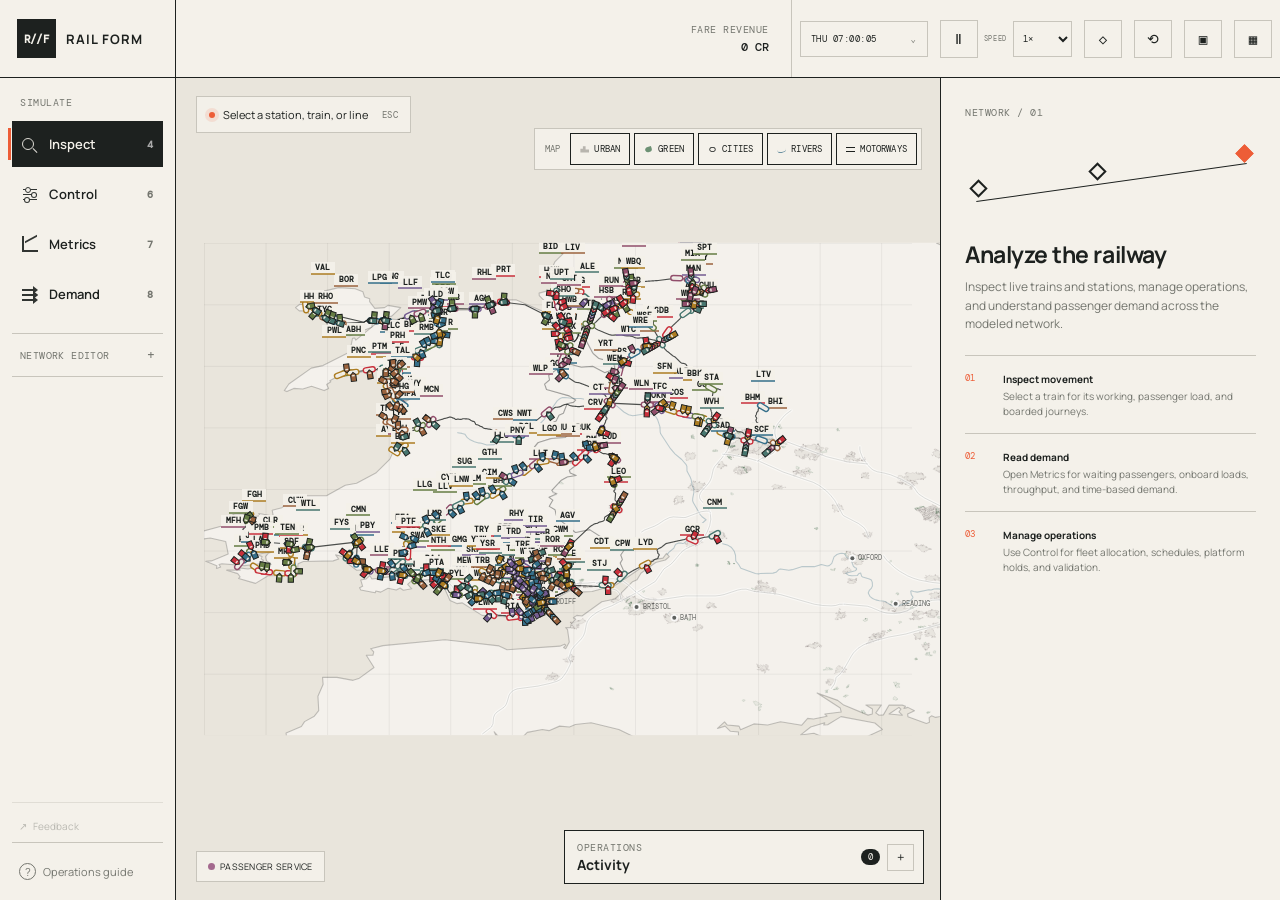
==== tfw/index.html @ 718b9e1f "feat: add route loading pages and time selection" ====
<!doctype html>
<html lang="en">
  <head>
    <meta charset="UTF-8" />
    <base href="../" />
    <script>
      const routeParameters = new URLSearchParams(location.search);
      if (!routeParameters.has('scenario')) routeParameters.set('scenario', 'tfw-network');
      if (!routeParameters.has('profile')) routeParameters.set('profile', '1');
      history.replaceState(null, '', `${location.pathname}?${routeParameters}`);
    </script>
    <meta name="viewport" content="width=device-width, initial-scale=1.0" />
    <meta name="theme-color" content="#e9e5dc" />
    <meta name="rail-feedback-url" content="" />
    <title>RAIL//FORM</title>
    <link rel="preconnect" href="https://fonts.googleapis.com" />
    <link rel="preconnect" href="https://fonts.gstatic.com" crossorigin />
    <link href="https://fonts.googleapis.com/css2?family=DM+Mono:wght@400;500&family=Manrope:wght@400;500;600;700&display=swap" rel="stylesheet" />
    <link rel="stylesheet" href="styles.css?v=20260808-time-loading-ui" />
  </head>
  <body>
    <div class="shell">
      <header class="topbar">
        <div class="brand"><span class="brand-mark">R//F</span><span>RAIL FORM</span></div>
        <div class="top-actions">
          <div class="credits"><span class="eyebrow">FARE REVENUE</span><span id="credits" class="mono">0 CR</span></div>
          <div class="speed-control" aria-label="Simulation time and speed">
            <div class="time-selector">
              <button id="time-picker-toggle" class="time-display" type="button" aria-expanded="false" aria-controls="time-picker" title="Set railway time"><span id="tick-count">THU 07:00:00</span><i>⌄</i></button>
              <form id="time-picker" class="time-picker hidden">
                <span class="time-picker-label">SET RAILWAY TIME</span>
                <label>DAY<select id="time-day"><option value="0">Monday</option><option value="1">Tuesday</option><option value="2">Wednesday</option><option value="3">Thursday</option><option value="4">Friday</option><option value="5">Saturday</option><option value="6">Sunday</option></select></label>
                <label>TIME<input id="time-value" type="time" step="60" value="07:00" required></label>
                <div><button id="time-cancel" type="button">CANCEL</button><button type="submit">PAUSE + SET</button></div>
              </form>
            </div>
            <button id="pause-btn" class="icon-btn pause-btn" type="button" title="Pause" aria-label="Pause simulation">Ⅱ</button>
            <label class="speed-select-label" for="speed-select">SPEED
              <select id="speed-select" aria-label="Simulation speed">
                <option value="1">1×</option><option value="2">2×</option><option value="4">4×</option><option value="8">8×</option><option value="16">16×</option><option value="32">32×</option><option value="64">64×</option><option value="128">128×</option><option value="256">256×</option><option value="512">512×</option><option value="1024">1024×</option>
              </select>
            </label>
            <button id="save-btn" class="icon-btn checkpoint-btn" title="Create checkpoint">◇</button>
            <button id="load-btn" class="icon-btn checkpoint-btn" title="Restore checkpoint">⟲</button>
            <button id="save-manager-btn" class="icon-btn" title="Named saves">▣</button>
            <button id="scenario-browser-btn" class="icon-btn" title="Scenarios">▦</button>
          </div>
        </div>
      </header>

      <main class="workspace">
        <aside class="toolrail">
          <div class="tool-group primary-tools">
            <span class="rail-label">SIMULATE</span>
            <button class="tool active" data-tool="inspect" title="Inspect trains, stations, and lines (4)">
              <span class="tool-icon inspect-icon"></span><span>Inspect</span><kbd>4</kbd>
            </button>
            <button class="tool" data-tool="control" title="Fleet allocation and schedules (6)">
              <span class="tool-icon control-icon"></span><span>Control</span><kbd>6</kbd>
            </button>
            <button class="tool" data-tool="analytics" title="Network performance (7)">
              <span class="tool-icon analytics-icon"></span><span>Metrics</span><kbd>7</kbd>
            </button>
            <button class="tool" data-tool="demand" title="Passenger origin–destination demand (8)">
              <span class="tool-icon demand-tool-icon"></span><span>Demand</span><kbd>8</kbd>
            </button>
          </div>
          <details class="editor-tools">
            <summary><span>NETWORK EDITOR</span><i>+</i></summary>
            <div class="tool-group">
              <button class="tool" data-tool="track" title="Lay track (1)"><span class="tool-icon track-icon"></span><span>Track</span><kbd>1</kbd></button>
              <button class="tool" data-tool="erase" title="Remove track (2)"><span class="tool-icon erase-icon"></span><span>Remove</span><kbd>2</kbd></button>
              <button class="tool" data-tool="double" title="Lay parallel double track (D)"><span class="tool-icon double-track-icon"></span><span>Double</span><kbd>D</kbd></button>
              <button class="tool" data-tool="station" title="Drag a station area (5)"><span class="tool-icon station-icon"></span><span>Station</span><kbd>5</kbd></button>
              <button class="tool" data-tool="line" title="Create a rail line (3)"><span class="tool-icon line-icon"></span><span>New line</span><kbd>3</kbd></button>
            </div>
            <div class="editor-budget"><span>EDITOR BUDGET</span><b id="editor-credits">2,400 CR</b></div>
            <div class="editor-history"><button id="undo-btn" title="Undo construction" disabled>↶ Undo</button><button id="redo-btn" title="Redo construction" disabled>Redo ↷</button></div>
          </details>
          <a id="feedback-link" class="feedback-button disabled" aria-disabled="true" title="Feedback form URL pending"><span>↗</span> Feedback</a>
          <button id="help-btn" class="help-button"><span>?</span> Operations guide</button>
        </aside>

        <section class="map-wrap">
          <canvas id="game-canvas" aria-label="Rail network map"></canvas>
          <div id="mode-hint" class="mode-hint">
            <span class="pulse-dot"></span><span>Select a station, train, or line</span><kbd>ESC</kbd>
          </div>
          <div id="map-layers" class="map-layers" role="group" aria-label="Context map layers">
            <span>MAP</span>
            <button type="button" data-map-layer="urban" aria-pressed="true"><i class="urban-mark"></i>Urban</button>
            <button type="button" data-map-layer="green" aria-pressed="true"><i class="green-mark"></i>Green</button>
            <button type="button" data-map-layer="cities" aria-pressed="true"><i class="city-mark"></i>Cities</button>
            <button type="button" data-map-layer="rivers" aria-pressed="true"><i class="river-mark"></i>Rivers</button>
            <button type="button" data-map-layer="motorways" aria-pressed="true"><i class="motorway-mark"></i>Motorways</button>
          </div>
          <div class="map-key"><span><i class="resource passenger"></i>Passenger service</span><span id="demand-map-key"><i class="demand-key low"></i>LOW</span><span id="demand-map-key-high"><i class="demand-key high"></i>HIGH DEMAND · WIDTH = PAX/HR</span><span id="demand-map-key-stopping"><i class="demand-service-key stopping"></i>STOPPING · SOLID LANE</span><span id="demand-map-key-nonstop"><i class="demand-service-key nonstop"></i>NON-STOP · DASHED OPPOSITE LANE</span></div>
          <a id="map-attribution" class="map-attribution hidden" href="data-licences.html" target="_blank" rel="noreferrer">Data licences · © Crown copyright and database rights 2026 Ordnance Survey AC0000849662 · Contains OS data © Crown copyright and database right 2026 · © OpenStreetMap contributors</a>
          <section id="activity-panel" class="activity-panel collapsed" aria-label="Network activity">
            <header class="activity-header">
              <div><span class="activity-kicker">OPERATIONS</span><b>Activity</b></div>
              <div><span id="activity-count" class="activity-count">0</span><button id="activity-toggle" aria-expanded="false" aria-label="Expand activity">+</button></div>
            </header>
            <div class="activity-body">
              <div class="activity-filters" role="group" aria-label="Filter activity by severity">
                <button class="active" data-activity-filter="all">ALL</button>
                <button data-activity-filter="info">INFO</button>
                <button data-activity-filter="warn">WARN</button>
                <button data-activity-filter="urgent">URGENT</button>
              </div>
              <div id="activity-list" class="activity-list" aria-live="polite"><div class="activity-empty">No activity yet</div></div>
            </div>
          </section>
          <div id="toast-stack" class="toast-stack"></div>
        </section>

        <aside id="inspector" class="inspector">
          <div id="empty-inspector" class="empty-inspector">
            <span class="inspector-index">NETWORK / 01</span>
            <div class="empty-graphic"><span></span><span></span><span></span></div>
            <h2>Analyze the railway</h2>
            <p>Inspect live trains and stations, manage operations, and understand passenger demand across the modeled network.</p>
            <div class="next-step"><span>01</span><p><b>Inspect movement</b>Select a train for its working, passenger load, and boarded journeys.</p></div>
            <div class="next-step"><span>02</span><p><b>Read demand</b>Open Metrics for waiting passengers, onboard loads, throughput, and time-based demand.</p></div>
            <div class="next-step"><span>03</span><p><b>Manage operations</b>Use Control for fleet allocation, schedules, platform holds, and validation.</p></div>
          </div>
          <div id="station-inspector" class="panel hidden"></div>
          <div id="line-inspector" class="panel hidden"></div>
          <div id="control-inspector" class="panel hidden"></div>
          <div id="analytics-inspector" class="panel hidden"></div>
          <div id="demand-inspector" class="panel hidden"></div>
        </aside>
      </main>
    </div>

    <section id="route-splash" class="route-splash" aria-live="polite">
      <div class="route-splash-card">
        <span class="modal-kicker" id="route-splash-kicker">RAIL FORM / LOADING</span>
        <h1 id="route-splash-title">Preparing railway model</h1>
        <p id="route-splash-description">Loading geographic track, the seven-day working timetable, and passenger demand.</p>
        <div id="route-splash-facts" class="route-splash-facts"></div>
        <div class="route-load-status"><i></i><span id="route-load-label">LOADING MODEL</span></div>
        <button id="route-splash-enter" type="button" disabled>OPEN MODEL <span>→</span></button>
      </div>
    </section>

    <div id="onboarding" class="modal-backdrop hidden">
      <div class="modal">
        <button id="close-onboarding" class="modal-close">×</button>
        <span class="modal-kicker">NETWORK BRIEF / 001</span>
        <h1>Run the railway.<br />Understand the network.</h1>
        <p class="modal-lede">Explore timetable operations, live train movements, passenger demand, and network performance.</p>
        <div class="brief-grid">
          <div><span class="brief-num">01</span><b>Inspect the service</b><p>Select trains and stations to examine routes, platforms, passenger loads, and destinations.</p></div>
          <div><span class="brief-num">02</span><b>Control operations</b><p>Review the working plan, fleet allocation, directional running, and capacity constraints.</p></div>
          <div><span class="brief-num">03</span><b>Analyze performance</b><p>Track demand, queues, throughput, transfers, revenue, and completed journeys over time.</p></div>
        </div>
        <button id="start-btn" class="primary-button">BEGIN OPERATIONS <span>→</span></button>
        <button id="demo-btn" class="secondary-button">LOAD PASSENGER TEST MAP <span>↗</span></button>
        <button id="trunk-demo-btn" class="secondary-button">LOAD TRUNK + BRANCH EXAMPLE <span>↗</span></button>
        <button id="transfer-demo-btn" class="secondary-button">LOAD TRANSFER TEST <span>↗</span></button>
        <button id="browse-scenarios-btn" class="secondary-button">BROWSE ALL SCENARIOS <span>→</span></button>
      </div>
    </div>

    <div id="save-manager" class="modal-backdrop hidden" role="dialog" aria-modal="true" aria-labelledby="save-manager-title">
      <div class="modal management-modal">
        <button id="close-save-manager" class="modal-close" aria-label="Close named saves">×</button>
        <span class="modal-kicker">OPERATIONS / PERSISTENCE</span>
        <h1 id="save-manager-title">Named saves</h1>
        <p class="modal-lede">Create restore points, recover autosaves, or move a railway between browsers.</p>
        <div class="save-create-row">
          <label for="save-name">SAVE NAME</label>
          <div><input id="save-name" maxlength="64" autocomplete="off" value="My railway"><button id="create-named-save" class="compact-primary">SAVE</button></div>
        </div>
        <div id="save-confirmation" class="inline-confirm hidden" role="alertdialog">
          <b></b><span></span><div><button data-confirm="cancel">CANCEL</button><button data-confirm="accept">CONFIRM</button></div>
        </div>
        <div id="save-recovery" class="inline-recovery hidden"></div>
        <div class="management-grid">
          <section><div class="management-heading"><span>NAMED SLOTS</span><small id="save-status"></small></div><div id="save-slot-list" class="management-list"></div></section>
          <section><div class="management-heading"><span>AUTOSAVE HISTORY</span><small>EVERY 60 SIM SEC</small></div><div id="autosave-list" class="management-list"></div></section>
        </div>
        <div class="management-actions">
          <button id="restore-named-save">RESTORE</button><button id="export-named-save">EXPORT</button><button id="delete-named-save">DELETE</button>
          <label class="import-button" for="import-save-file">IMPORT<input id="import-save-file" type="file" accept="application/json,.json" hidden></label>
        </div>
      </div>
    </div>

    <div id="scenario-browser" class="modal-backdrop hidden" role="dialog" aria-modal="true" aria-labelledby="scenario-browser-title">
      <div class="modal management-modal scenario-modal">
        <button id="close-scenario-browser" class="modal-close" aria-label="Close scenario browser">×</button>
        <span class="modal-kicker">NETWORK BRIEFS / LIBRARY</span>
        <h1 id="scenario-browser-title">Choose a scenario</h1>
        <div class="scenario-toolbar"><input id="scenario-search" type="search" placeholder="Search goals or scenario…"><select id="scenario-difficulty"><option value="all">ALL DIFFICULTIES</option><option value="beginner">BEGINNER</option><option value="intermediate">INTERMEDIATE</option><option value="advanced">ADVANCED</option></select></div>
        <div id="scenario-confirmation" class="inline-confirm hidden" role="alertdialog"><b></b><span></span><div><button data-confirm="cancel">CANCEL</button><button data-confirm="accept">START</button></div></div>
        <div id="scenario-card-list" class="scenario-card-list"></div>
      </div>
    </div>

    <script src="rail-core.js"></script>
    <script src="src/model/ids.js"></script>
    <script src="src/model/rng.js"></script>
    <script src="src/model/schema.js"></script>
    <script src="src/model/selectors.js"></script>
    <script src="src/persistence/migrations.js"></script>
    <script src="src/persistence/codec.js"></script>
    <script src="src/persistence/repository.js"></script>
    <script src="src/scenarios/geographic-mapping.js"></script>
    <script src="src/scenarios/track-geometry-composition.js"></script>
    <script src="src/scenarios/gtcl-corridor-composition.js"></script>
    <script src="src/scenarios/station-geographic-mapping.js"></script>
    <script src="src/scenarios/sectional-appendix.js"></script>
    <script src="src/scenarios/schema.js?v=20260727-objective-removed"></script>
    <script src="src/scenarios/trunk.js"></script>
    <script src="src/scenarios/transfer.js"></script>
    <script src="src/services/working-plan.js"></script>
    <script src="src/simulation/railway-clock.js?v=20260727-stable-clock"></script>
    <script src="src/simulation/od-demand.js?v=20260727-time-demand"></script>
    <script src="src/simulation/demand-flow-overlay.js?v=20260731-stopping-lanes"></script>
    <script src="src/simulation/timetable-passenger-load.js?v=20260727-od-loads"></script>
    <script src="src/scenarios/browser-loader.js?v=20260808-public-routes"></script>
    <script src="src/scenarios/registry.js?v=20260808-public-routes"></script>
    <script src="src/scenarios/legacy-adapter.js?v=20260727-memory"></script>
    <script src="src/ui/save-manager.js"></script>
    <script src="src/ui/scenario-browser.js?v=20260727-national-scenario"></script>
    <script src="src/ui/event-log.js"></script>
    <script src="src/operations/runtime-control.js"></script>
    <script src="src/rendering/viewport.js"></script>
    <script src="src/rendering/semantic-zoom.js?v=20260731-exclusive-lod"></script>
    <script src="src/rendering/rail-lanes.js"></script>
    <script src="src/data/uk-map-outline.js?v=20260727"></script>
    <script src="src/data/uk-map-context.js?v=20260727"></script>
    <script src="src/data/os-land-context.js?v=20260727"></script>
    <script src="app.js?v=20260808-time-loading-ui"></script>
  </body>
</html>
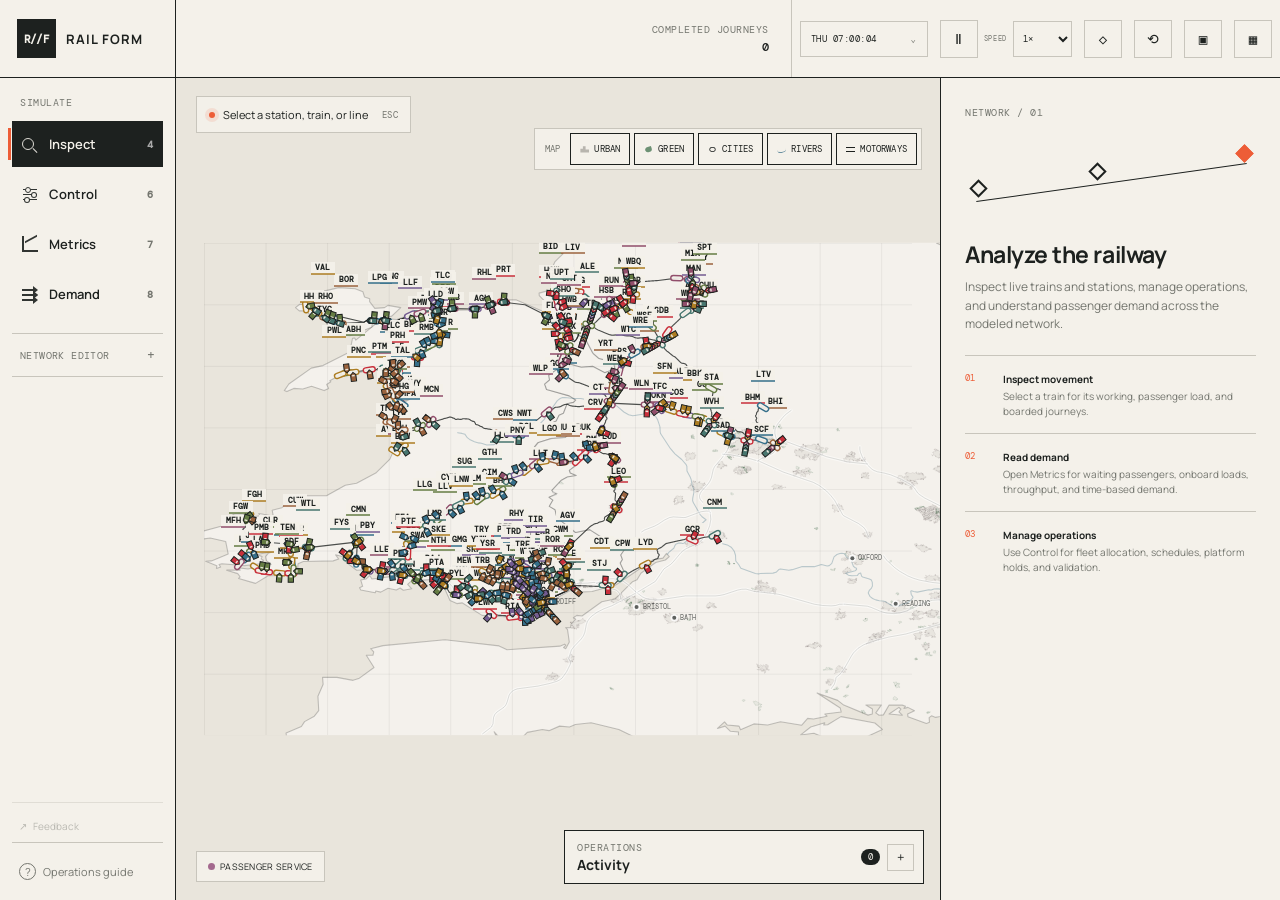
==== commit dbcd4adf: "feat: remove fare revenue from public demos" ====
--- a/tfw/index.html
+++ b/tfw/index.html
@@ -16,14 +16,14 @@
     <link rel="preconnect" href="https://fonts.googleapis.com" />
     <link rel="preconnect" href="https://fonts.gstatic.com" crossorigin />
     <link href="https://fonts.googleapis.com/css2?family=DM+Mono:wght@400;500&family=Manrope:wght@400;500;600;700&display=swap" rel="stylesheet" />
-    <link rel="stylesheet" href="styles.css?v=20260808-time-loading-ui" />
+    <link rel="stylesheet" href="styles.css?v=20260808-no-fare" />
   </head>
   <body>
     <div class="shell">
       <header class="topbar">
         <div class="brand"><span class="brand-mark">R//F</span><span>RAIL FORM</span></div>
         <div class="top-actions">
-          <div class="credits"><span class="eyebrow">FARE REVENUE</span><span id="credits" class="mono">0 CR</span></div>
+          <div class="journey-summary"><span id="summary-label" class="eyebrow">COMPLETED JOURNEYS</span><span id="journey-count" class="mono">0</span></div>
           <div class="speed-control" aria-label="Simulation time and speed">
             <div class="time-selector">
               <button id="time-picker-toggle" class="time-display" type="button" aria-expanded="false" aria-controls="time-picker" title="Set railway time"><span id="tick-count">THU 07:00:00</span><i>⌄</i></button>
@@ -153,7 +153,7 @@
         <div class="brief-grid">
           <div><span class="brief-num">01</span><b>Inspect the service</b><p>Select trains and stations to examine routes, platforms, passenger loads, and destinations.</p></div>
           <div><span class="brief-num">02</span><b>Control operations</b><p>Review the working plan, fleet allocation, directional running, and capacity constraints.</p></div>
-          <div><span class="brief-num">03</span><b>Analyze performance</b><p>Track demand, queues, throughput, transfers, revenue, and completed journeys over time.</p></div>
+          <div><span class="brief-num">03</span><b>Analyze performance</b><p>Track demand, queues, throughput, transfers, train loads, and completed journeys over time.</p></div>
         </div>
         <button id="start-btn" class="primary-button">BEGIN OPERATIONS <span>→</span></button>
         <button id="demo-btn" class="secondary-button">LOAD PASSENGER TEST MAP <span>↗</span></button>
@@ -199,7 +199,7 @@
       </div>
     </div>
 
-    <script src="rail-core.js"></script>
+    <script src="rail-core.js?v=20260808-no-fare"></script>
     <script src="src/model/ids.js"></script>
     <script src="src/model/rng.js"></script>
     <script src="src/model/schema.js"></script>
@@ -233,6 +233,6 @@
     <script src="src/data/uk-map-outline.js?v=20260727"></script>
     <script src="src/data/uk-map-context.js?v=20260727"></script>
     <script src="src/data/os-land-context.js?v=20260727"></script>
-    <script src="app.js?v=20260808-time-loading-ui"></script>
+    <script src="app.js?v=20260808-no-fare"></script>
   </body>
 </html>
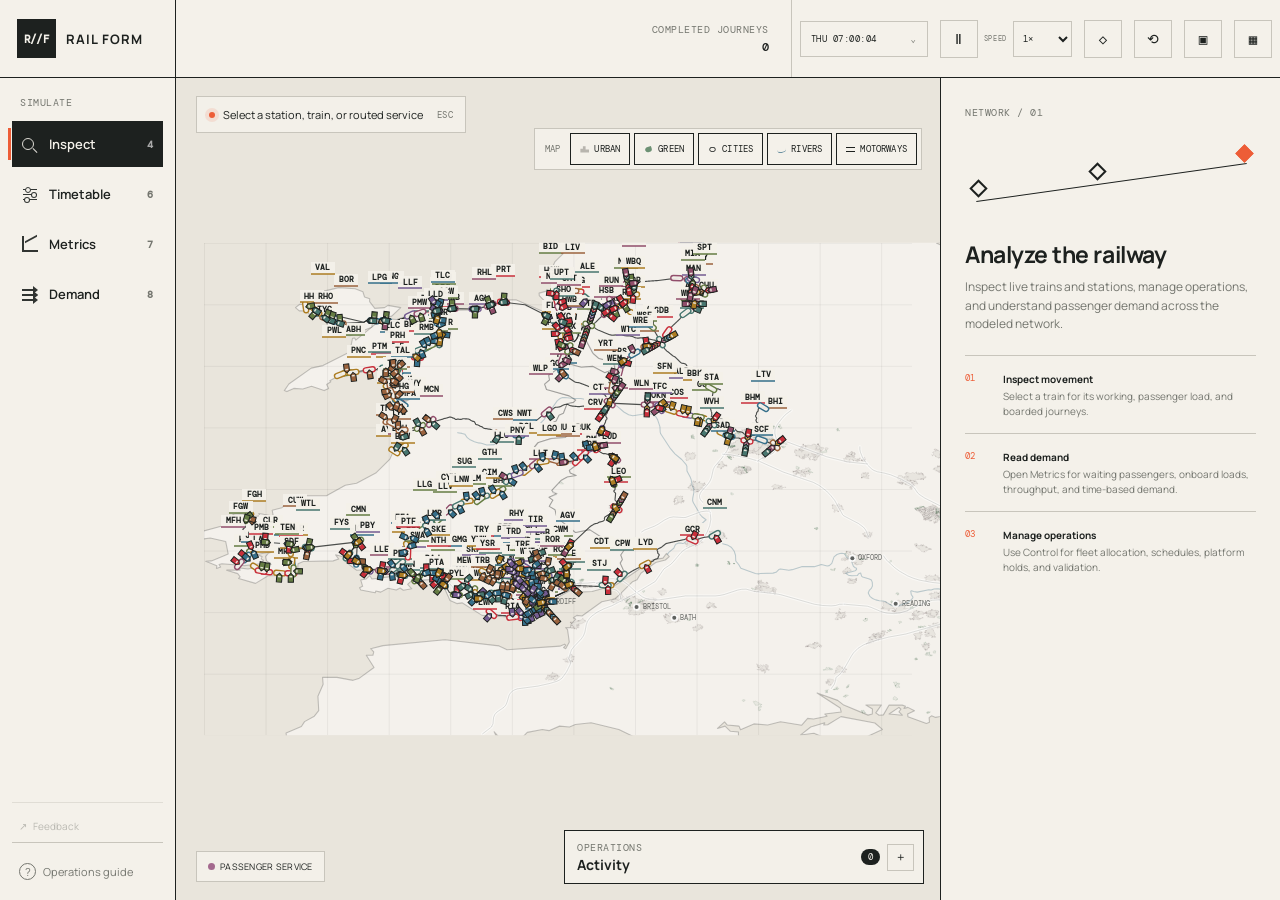
==== commit 2c27f296: "feat: publish read-only railway models" ====
--- a/tfw/index.html
+++ b/tfw/index.html
@@ -16,7 +16,7 @@
     <link rel="preconnect" href="https://fonts.googleapis.com" />
     <link rel="preconnect" href="https://fonts.gstatic.com" crossorigin />
     <link href="https://fonts.googleapis.com/css2?family=DM+Mono:wght@400;500&family=Manrope:wght@400;500;600;700&display=swap" rel="stylesheet" />
-    <link rel="stylesheet" href="styles.css?v=20260808-no-fare" />
+    <link rel="stylesheet" href="styles.css?v=20260808-model-only" />
   </head>
   <body>
     <div class="shell">
@@ -55,8 +55,8 @@
             <button class="tool active" data-tool="inspect" title="Inspect trains, stations, and lines (4)">
               <span class="tool-icon inspect-icon"></span><span>Inspect</span><kbd>4</kbd>
             </button>
-            <button class="tool" data-tool="control" title="Fleet allocation and schedules (6)">
-              <span class="tool-icon control-icon"></span><span>Control</span><kbd>6</kbd>
+            <button class="tool" data-tool="control" title="Working timetable and service plan (6)">
+              <span class="tool-icon control-icon"></span><span>Timetable</span><kbd>6</kbd>
             </button>
             <button class="tool" data-tool="analytics" title="Network performance (7)">
               <span class="tool-icon analytics-icon"></span><span>Metrics</span><kbd>7</kbd>
@@ -65,18 +65,6 @@
               <span class="tool-icon demand-tool-icon"></span><span>Demand</span><kbd>8</kbd>
             </button>
           </div>
-          <details class="editor-tools">
-            <summary><span>NETWORK EDITOR</span><i>+</i></summary>
-            <div class="tool-group">
-              <button class="tool" data-tool="track" title="Lay track (1)"><span class="tool-icon track-icon"></span><span>Track</span><kbd>1</kbd></button>
-              <button class="tool" data-tool="erase" title="Remove track (2)"><span class="tool-icon erase-icon"></span><span>Remove</span><kbd>2</kbd></button>
-              <button class="tool" data-tool="double" title="Lay parallel double track (D)"><span class="tool-icon double-track-icon"></span><span>Double</span><kbd>D</kbd></button>
-              <button class="tool" data-tool="station" title="Drag a station area (5)"><span class="tool-icon station-icon"></span><span>Station</span><kbd>5</kbd></button>
-              <button class="tool" data-tool="line" title="Create a rail line (3)"><span class="tool-icon line-icon"></span><span>New line</span><kbd>3</kbd></button>
-            </div>
-            <div class="editor-budget"><span>EDITOR BUDGET</span><b id="editor-credits">2,400 CR</b></div>
-            <div class="editor-history"><button id="undo-btn" title="Undo construction" disabled>↶ Undo</button><button id="redo-btn" title="Redo construction" disabled>Redo ↷</button></div>
-          </details>
           <a id="feedback-link" class="feedback-button disabled" aria-disabled="true" title="Feedback form URL pending"><span>↗</span> Feedback</a>
           <button id="help-btn" class="help-button"><span>?</span> Operations guide</button>
         </aside>
@@ -152,13 +140,10 @@
         <p class="modal-lede">Explore timetable operations, live train movements, passenger demand, and network performance.</p>
         <div class="brief-grid">
           <div><span class="brief-num">01</span><b>Inspect the service</b><p>Select trains and stations to examine routes, platforms, passenger loads, and destinations.</p></div>
-          <div><span class="brief-num">02</span><b>Control operations</b><p>Review the working plan, fleet allocation, directional running, and capacity constraints.</p></div>
+          <div><span class="brief-num">02</span><b>Read the timetable</b><p>Review dated workings, active trains, platforms, formations, and capacity constraints.</p></div>
           <div><span class="brief-num">03</span><b>Analyze performance</b><p>Track demand, queues, throughput, transfers, train loads, and completed journeys over time.</p></div>
         </div>
         <button id="start-btn" class="primary-button">BEGIN OPERATIONS <span>→</span></button>
-        <button id="demo-btn" class="secondary-button">LOAD PASSENGER TEST MAP <span>↗</span></button>
-        <button id="trunk-demo-btn" class="secondary-button">LOAD TRUNK + BRANCH EXAMPLE <span>↗</span></button>
-        <button id="transfer-demo-btn" class="secondary-button">LOAD TRANSFER TEST <span>↗</span></button>
         <button id="browse-scenarios-btn" class="secondary-button">BROWSE ALL SCENARIOS <span>→</span></button>
       </div>
     </div>
@@ -199,7 +184,7 @@
       </div>
     </div>
 
-    <script src="rail-core.js?v=20260808-no-fare"></script>
+    <script src="rail-core.js?v=20260808-model-only"></script>
     <script src="src/model/ids.js"></script>
     <script src="src/model/rng.js"></script>
     <script src="src/model/schema.js"></script>
@@ -233,6 +218,6 @@
     <script src="src/data/uk-map-outline.js?v=20260727"></script>
     <script src="src/data/uk-map-context.js?v=20260727"></script>
     <script src="src/data/os-land-context.js?v=20260727"></script>
-    <script src="app.js?v=20260808-no-fare"></script>
+    <script src="app.js?v=20260808-model-only"></script>
   </body>
 </html>
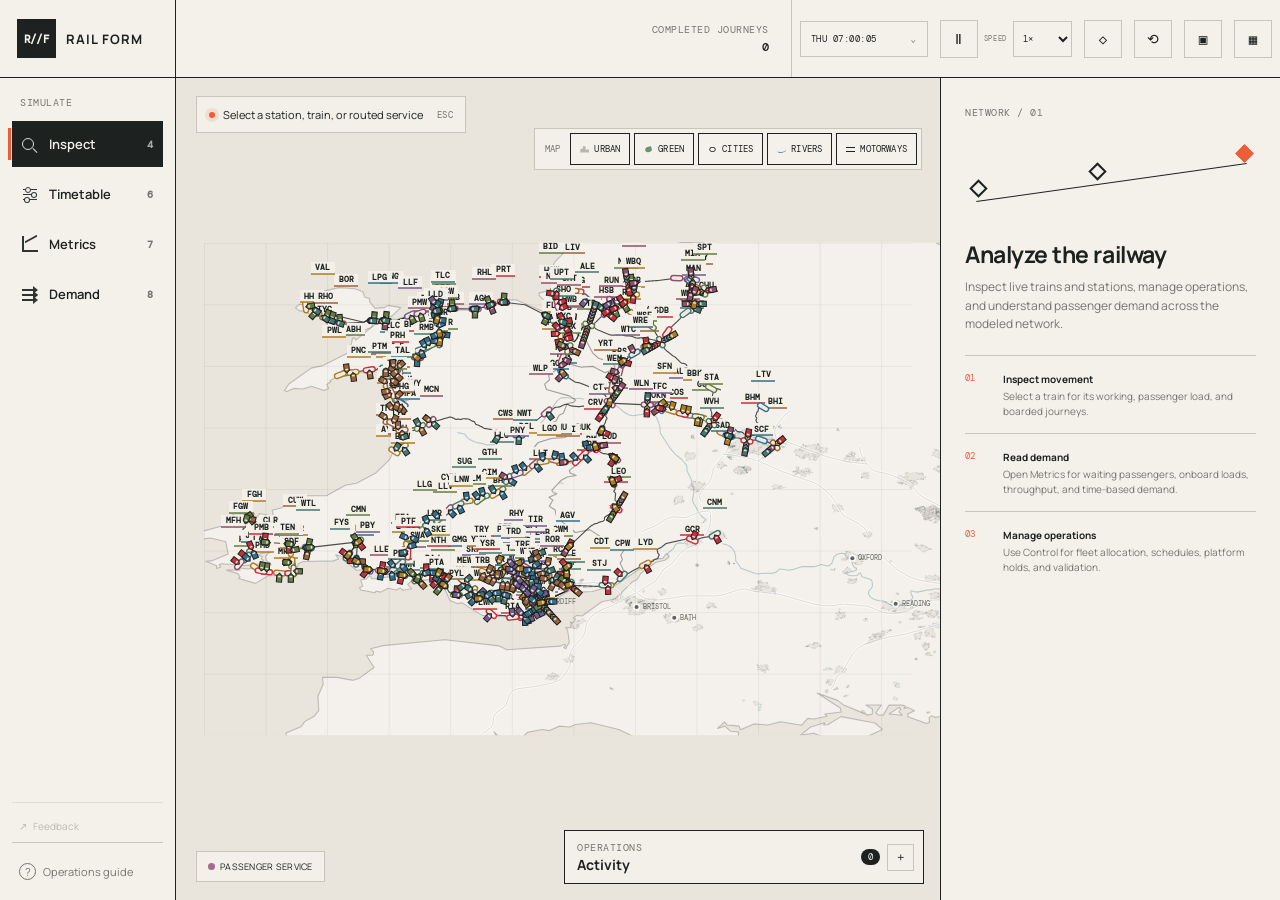
==== commit 7fc2a8b6: "perf: publish smooth virtualized demand" ====
--- a/tfw/index.html
+++ b/tfw/index.html
@@ -203,7 +203,7 @@
     <script src="src/services/working-plan.js"></script>
     <script src="src/simulation/railway-clock.js?v=20260727-stable-clock"></script>
     <script src="src/simulation/od-demand.js?v=20260727-time-demand"></script>
-    <script src="src/simulation/demand-flow-overlay.js?v=20260731-stopping-lanes"></script>
+    <script src="src/simulation/demand-flow-overlay.js?v=20260808-smooth-demand"></script>
     <script src="src/simulation/timetable-passenger-load.js?v=20260727-od-loads"></script>
     <script src="src/scenarios/browser-loader.js?v=20260808-public-routes"></script>
     <script src="src/scenarios/registry.js?v=20260808-public-routes"></script>
@@ -218,6 +218,6 @@
     <script src="src/data/uk-map-outline.js?v=20260727"></script>
     <script src="src/data/uk-map-context.js?v=20260727"></script>
     <script src="src/data/os-land-context.js?v=20260727"></script>
-    <script src="app.js?v=20260808-model-only"></script>
+    <script src="app.js?v=20260808-smooth-demand"></script>
   </body>
 </html>
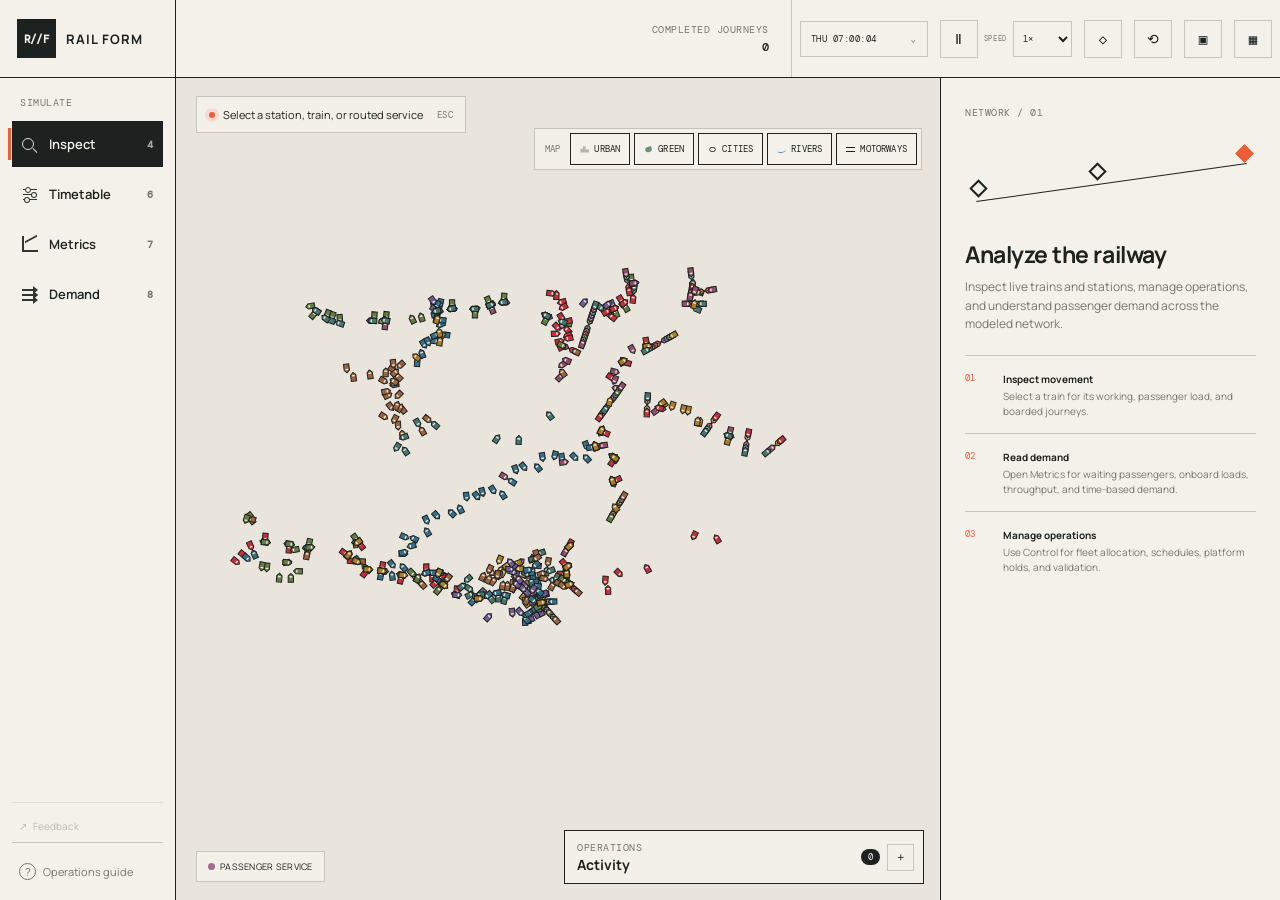
==== commit 38cba1dc: "perf: publish layered high-speed animation" ====
--- a/tfw/index.html
+++ b/tfw/index.html
@@ -16,7 +16,7 @@
     <link rel="preconnect" href="https://fonts.googleapis.com" />
     <link rel="preconnect" href="https://fonts.gstatic.com" crossorigin />
     <link href="https://fonts.googleapis.com/css2?family=DM+Mono:wght@400;500&family=Manrope:wght@400;500;600;700&display=swap" rel="stylesheet" />
-    <link rel="stylesheet" href="styles.css?v=20260808-model-only" />
+    <link rel="stylesheet" href="styles.css?v=20260808-layered-motion" />
   </head>
   <body>
     <div class="shell">
@@ -71,6 +71,8 @@
 
         <section class="map-wrap">
           <canvas id="game-canvas" aria-label="Rail network map"></canvas>
+          <canvas id="demand-canvas" aria-hidden="true"></canvas>
+          <canvas id="train-canvas" aria-hidden="true"></canvas>
           <div id="mode-hint" class="mode-hint">
             <span class="pulse-dot"></span><span>Select a station, train, or line</span><kbd>ESC</kbd>
           </div>
@@ -218,6 +220,6 @@
     <script src="src/data/uk-map-outline.js?v=20260727"></script>
     <script src="src/data/uk-map-context.js?v=20260727"></script>
     <script src="src/data/os-land-context.js?v=20260727"></script>
-    <script src="app.js?v=20260808-smooth-demand"></script>
+    <script src="app.js?v=20260808-layered-motion"></script>
   </body>
 </html>
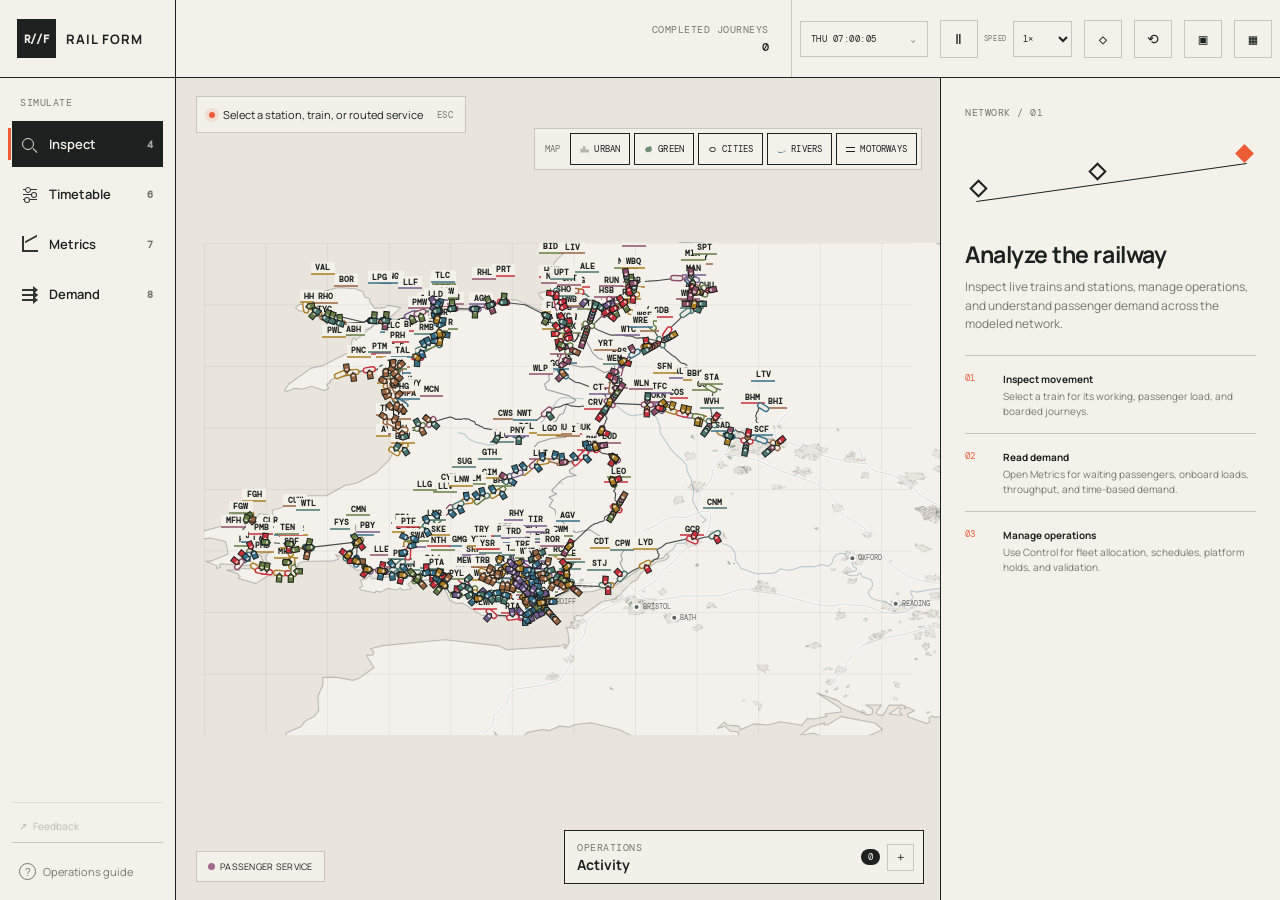
==== commit 02a63494: "fix: publish reliable railway base rendering" ====
--- a/tfw/index.html
+++ b/tfw/index.html
@@ -16,7 +16,7 @@
     <link rel="preconnect" href="https://fonts.googleapis.com" />
     <link rel="preconnect" href="https://fonts.gstatic.com" crossorigin />
     <link href="https://fonts.googleapis.com/css2?family=DM+Mono:wght@400;500&family=Manrope:wght@400;500;600;700&display=swap" rel="stylesheet" />
-    <link rel="stylesheet" href="styles.css?v=20260808-layered-motion" />
+    <link rel="stylesheet" href="styles.css?v=20260808-station-timetable" />
   </head>
   <body>
     <div class="shell">
@@ -220,6 +220,6 @@
     <script src="src/data/uk-map-outline.js?v=20260727"></script>
     <script src="src/data/uk-map-context.js?v=20260727"></script>
     <script src="src/data/os-land-context.js?v=20260727"></script>
-    <script src="app.js?v=20260808-layered-motion"></script>
+    <script src="app.js?v=20260808-base-layer-fix"></script>
   </body>
 </html>
